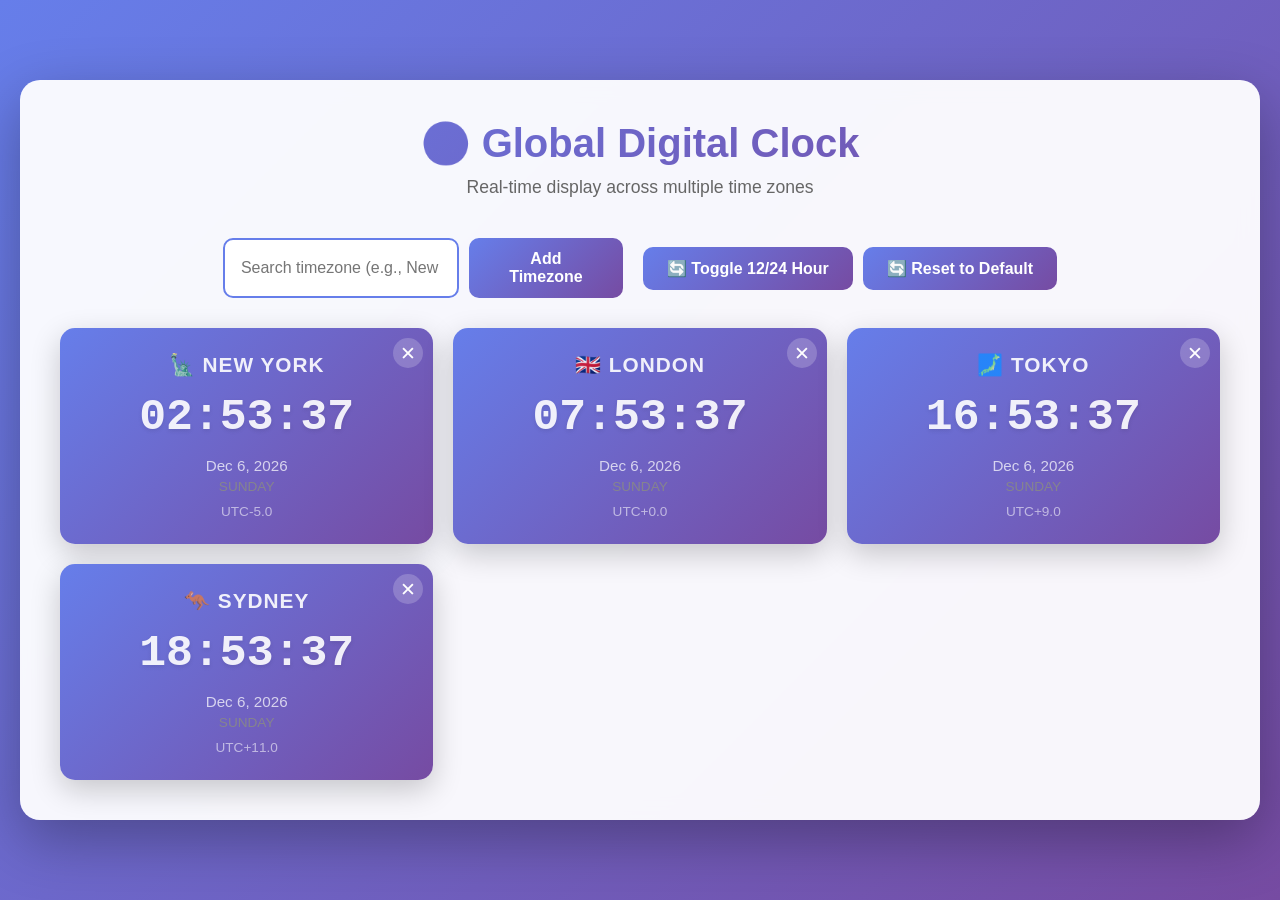
==== index.html @ 891829a6 "Initial commit: Create digital clock with multiple time zones" ====
<!DOCTYPE html>
<html lang="en">
<head>
    <meta charset="UTF-8">
    <meta name="viewport" content="width=device-width, initial-scale=1.0">
    <title>⏰ Digital Clock - Multi Timezone</title>
    <link rel="stylesheet" href="style.css">
</head>
<body>
    <div class="container">
        <header>
            <h1>🌍 Global Digital Clock</h1>
            <p>Real-time display across multiple time zones</p>
        </header>

        <div class="controls">
            <div class="search-box">
                <input type="text" id="timezoneInput" placeholder="Search timezone (e.g., New York, Tokyo)...">
                <button onclick="searchTimezone()">Add Timezone</button>
            </div>
            <div class="button-group">
                <button onclick="toggleFormat()" class="format-btn">🔄 Toggle 12/24 Hour</button>
                <button onclick="resetDefault()" class="reset-btn">🔄 Reset to Default</button>
            </div>
        </div>

        <div class="clocks-grid" id="clocksGrid">
            <!-- Clocks will be dynamically added here -->
        </div>
    </div>

    <script src="script.js"></script>
</body>
</html>
---- style.css ----
* {
    margin: 0;
    padding: 0;
    box-sizing: border-box;
}

body {
    font-family: 'Segoe UI', Tahoma, Geneva, Verdana, sans-serif;
    background: linear-gradient(135deg, #667eea 0%, #764ba2 100%);
    min-height: 100vh;
    display: flex;
    justify-content: center;
    align-items: center;
    padding: 20px;
}

.container {
    width: 100%;
    max-width: 1400px;
    background: rgba(255, 255, 255, 0.95);
    border-radius: 20px;
    box-shadow: 0 20px 60px rgba(0, 0, 0, 0.3);
    padding: 40px;
    backdrop-filter: blur(10px);
}

header {
    text-align: center;
    margin-bottom: 40px;
    color: #333;
}

header h1 {
    font-size: 2.5em;
    margin-bottom: 10px;
    background: linear-gradient(135deg, #667eea 0%, #764ba2 100%);
    -webkit-background-clip: text;
    -webkit-text-fill-color: transparent;
    background-clip: text;
}

header p {
    font-size: 1.1em;
    color: #666;
}

.controls {
    display: flex;
    gap: 20px;
    margin-bottom: 30px;
    flex-wrap: wrap;
    justify-content: center;
    align-items: center;
}

.search-box {
    display: flex;
    gap: 10px;
    flex: 1;
    min-width: 300px;
    max-width: 400px;
}

.search-box input {
    flex: 1;
    padding: 12px 16px;
    border: 2px solid #667eea;
    border-radius: 10px;
    font-size: 1em;
    transition: all 0.3s ease;
}

.search-box input:focus {
    outline: none;
    border-color: #764ba2;
    box-shadow: 0 0 15px rgba(118, 75, 162, 0.3);
}

.search-box button,
.format-btn,
.reset-btn {
    padding: 12px 24px;
    background: linear-gradient(135deg, #667eea 0%, #764ba2 100%);
    color: white;
    border: none;
    border-radius: 10px;
    font-size: 1em;
    cursor: pointer;
    transition: all 0.3s ease;
    font-weight: 600;
}

.search-box button:hover,
.format-btn:hover,
.reset-btn:hover {
    transform: translateY(-2px);
    box-shadow: 0 10px 25px rgba(102, 126, 234, 0.4);
}

.button-group {
    display: flex;
    gap: 10px;
}

.clocks-grid {
    display: grid;
    grid-template-columns: repeat(auto-fill, minmax(300px, 1fr));
    gap: 20px;
    margin-top: 30px;
}

.clock-card {
    background: linear-gradient(135deg, #f5f7fa 0%, #c3cfe2 100%);
    border-radius: 15px;
    padding: 25px;
    box-shadow: 0 10px 30px rgba(0, 0, 0, 0.2);
    text-align: center;
    transition: all 0.3s ease;
    position: relative;
    overflow: hidden;
}

.clock-card::before {
    content: '';
    position: absolute;
    top: 0;
    left: 0;
    right: 0;
    bottom: 0;
    background: linear-gradient(135deg, rgba(102, 126, 234, 0.1) 0%, rgba(118, 75, 162, 0.1) 100%);
    pointer-events: none;
}

.clock-card:hover {
    transform: translateY(-10px);
    box-shadow: 0 20px 40px rgba(0, 0, 0, 0.3);
}

.clock-card.active {
    background: linear-gradient(135deg, #667eea 0%, #764ba2 100%);
    color: white;
}

.clock-card.active .timezone-name {
    color: white;
}

.clock-card.active .digital-time {
    color: #fff;
}

.clock-card.active .date-display {
    color: rgba(255, 255, 255, 0.8);
}

.close-btn {
    position: absolute;
    top: 10px;
    right: 10px;
    background: rgba(0, 0, 0, 0.2);
    color: #333;
    border: none;
    border-radius: 50%;
    width: 30px;
    height: 30px;
    cursor: pointer;
    font-size: 1.2em;
    transition: all 0.3s ease;
    display: flex;
    align-items: center;
    justify-content: center;
}

.clock-card.active .close-btn {
    color: white;
    background: rgba(255, 255, 255, 0.2);
}

.close-btn:hover {
    background: rgba(0, 0, 0, 0.4);
    transform: scale(1.1);
}

.clock-card.active .close-btn:hover {
    background: rgba(255, 255, 255, 0.3);
}

.timezone-name {
    font-size: 1.3em;
    font-weight: 700;
    margin-bottom: 15px;
    color: #667eea;
    text-transform: uppercase;
    letter-spacing: 1px;
}

.digital-time {
    font-size: 2.8em;
    font-weight: 700;
    font-family: 'Courier New', monospace;
    margin: 15px 0;
    color: #333;
    text-shadow: 0 2px 4px rgba(0, 0, 0, 0.1);
}

.date-display {
    font-size: 0.95em;
    color: #666;
    margin-top: 10px;
    font-weight: 500;
}

.day-display {
    font-size: 0.85em;
    color: #888;
    margin-top: 5px;
    text-transform: uppercase;
}

.offset-info {
    font-size: 0.85em;
    color: #888;
    margin-top: 10px;
    opacity: 0.8;
}

.clock-card.active .offset-info {
    color: rgba(255, 255, 255, 0.7);
}

@media (max-width: 768px) {
    .container {
        padding: 20px;
    }

    header h1 {
        font-size: 1.8em;
    }

    .controls {
        flex-direction: column;
        gap: 15px;
    }

    .search-box {
        max-width: 100%;
    }

    .clocks-grid {
        grid-template-columns: 1fr;
    }

    .digital-time {
        font-size: 2em;
    }

    .timezone-name {
        font-size: 1.1em;
    }
}

@keyframes slideIn {
    from {
        opacity: 0;
        transform: translateY(10px);
    }
    to {
        opacity: 1;
        transform: translateY(0);
    }
}

.clock-card {
    animation: slideIn 0.3s ease;
}
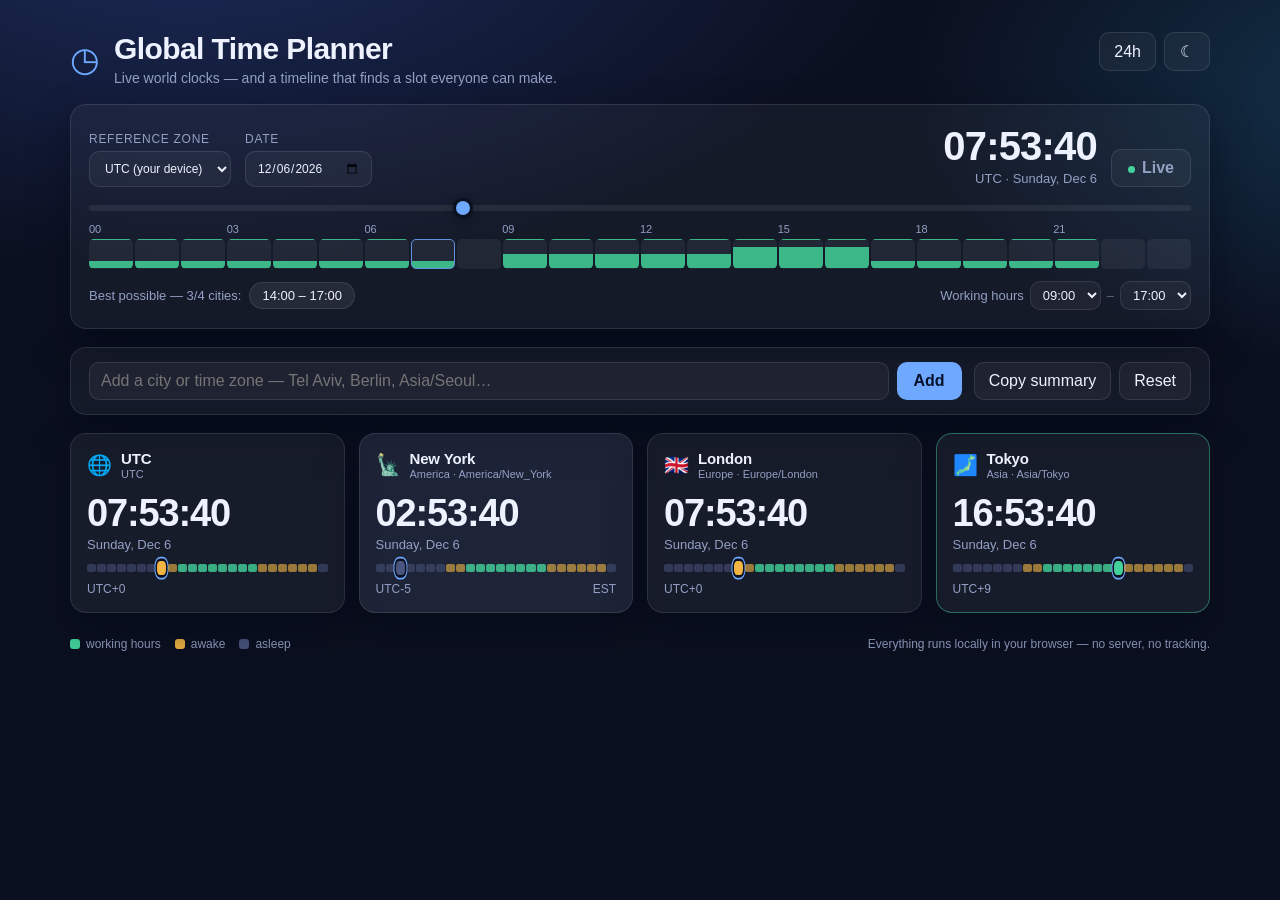
==== commit 6b0d6a94: "Turn the world clock into a meeting planner The page showed the time in a few cities; the question i" ====
--- a/index.html
+++ b/index.html
@@ -3,32 +3,87 @@
 <head>
     <meta charset="UTF-8">
     <meta name="viewport" content="width=device-width, initial-scale=1.0">
-    <title>⏰ Digital Clock - Multi Timezone</title>
+    <title>Global Time Planner</title>
+    <meta name="description" content="Live world clocks plus a scrubbable timeline that finds meeting windows everyone can attend.">
+    <link rel="icon" href="data:image/svg+xml,%3Csvg xmlns='http://www.w3.org/2000/svg' viewBox='0 0 32 32'%3E%3Ccircle cx='16' cy='16' r='14' fill='%236ea8ff'/%3E%3Cpath d='M16 8v9l6 3' stroke='%2306122b' stroke-width='3' fill='none' stroke-linecap='round'/%3E%3C/svg%3E">
     <link rel="stylesheet" href="style.css">
 </head>
 <body>
-    <div class="container">
-        <header>
-            <h1>🌍 Global Digital Clock</h1>
-            <p>Real-time display across multiple time zones</p>
+    <div class="app">
+        <header class="topbar">
+            <div class="brand">
+                <span class="brand-mark" aria-hidden="true">◷</span>
+                <div>
+                    <h1>Global Time Planner</h1>
+                    <p class="tagline">Live world clocks &mdash; and a timeline that finds a slot everyone can make.</p>
+                </div>
+            </div>
+            <div class="topbar-actions">
+                <button id="formatBtn" class="ghost" type="button" title="Switch between 24-hour and 12-hour time">24h</button>
+                <button id="themeBtn" class="ghost" type="button" title="Switch theme" aria-label="Switch theme">☾</button>
+            </div>
         </header>
 
-        <div class="controls">
-            <div class="search-box">
-                <input type="text" id="timezoneInput" placeholder="Search timezone (e.g., New York, Tokyo)...">
-                <button onclick="searchTimezone()">Add Timezone</button>
+        <section class="panel planner" aria-label="Meeting planner">
+            <div class="planner-head">
+                <label class="field">
+                    <span>Reference zone</span>
+                    <select id="refZone"></select>
+                </label>
+                <label class="field">
+                    <span>Date</span>
+                    <input type="date" id="planDate">
+                </label>
+                <div class="readout">
+                    <span class="readout-time" id="planTime">--:--</span>
+                    <span class="readout-zone" id="planZoneLabel">&mdash;</span>
+                </div>
+                <button id="nowBtn" class="primary" type="button">Back to live</button>
             </div>
-            <div class="button-group">
-                <button onclick="toggleFormat()" class="format-btn">🔄 Toggle 12/24 Hour</button>
-                <button onclick="resetDefault()" class="reset-btn">🔄 Reset to Default</button>
+
+            <input type="range" id="planSlider" min="0" max="95" step="1" value="36"
+                   aria-label="Time of day in the reference zone">
+
+            <div class="overlap">
+                <div class="overlap-labels" id="overlapLabels" aria-hidden="true"></div>
+                <div class="overlap-strip" id="overlapStrip" role="group" aria-label="Overlap by hour"></div>
+                <div class="overlap-foot">
+                    <div class="suggestions" id="suggestions"></div>
+                    <div class="work-hours">
+                        <span>Working hours</span>
+                        <select id="workStart" aria-label="Working hours start"></select>
+                        <span class="dash">&ndash;</span>
+                        <select id="workEnd" aria-label="Working hours end"></select>
+                    </div>
+                </div>
             </div>
-        </div>
+        </section>
 
-        <div class="clocks-grid" id="clocksGrid">
-            <!-- Clocks will be dynamically added here -->
-        </div>
+        <section class="panel addbar" aria-label="Manage cities">
+            <form class="search" id="addForm" autocomplete="off">
+                <input type="text" id="zoneInput" list="zoneList" placeholder="Add a city or time zone — Tel Aviv, Berlin, Asia/Seoul…" aria-label="Add a city or time zone">
+                <datalist id="zoneList"></datalist>
+                <button type="submit" class="primary">Add</button>
+            </form>
+            <div class="addbar-actions">
+                <button id="copyBtn" class="ghost" type="button">Copy summary</button>
+                <button id="resetBtn" class="ghost" type="button">Reset</button>
+            </div>
+        </section>
+
+        <div class="clocks" id="clocks"></div>
+        <p class="empty" id="emptyState" hidden>No cities yet — add one above, or hit Reset for the defaults.</p>
+
+        <footer class="footer">
+            <span class="legend"><i class="swatch work"></i>working hours</span>
+            <span class="legend"><i class="swatch awake"></i>awake</span>
+            <span class="legend"><i class="swatch sleep"></i>asleep</span>
+            <span class="spacer"></span>
+            <span>Everything runs locally in your browser &mdash; no server, no tracking.</span>
+        </footer>
     </div>
 
+    <div class="toast" id="toast" role="status" aria-live="polite"></div>
     <script src="script.js"></script>
 </body>
-</html>+</html>
--- a/style.css
+++ b/style.css
@@ -1,275 +1,555 @@
-* {
+/* ------------------------------------------------------------------ *
+ * Global Time Planner
+ * ------------------------------------------------------------------ */
+
+:root {
+    --bg: #0b1020;
+    --bg-glow: radial-gradient(1200px 600px at 15% -10%, #1c2b5a 0%, transparent 60%),
+               radial-gradient(900px 500px at 110% 10%, #14324a 0%, transparent 55%);
+    --panel: rgba(255, 255, 255, 0.045);
+    --panel-line: rgba(255, 255, 255, 0.10);
+    --card: rgba(255, 255, 255, 0.05);
+    --text: #eef2ff;
+    --muted: #93a0c4;
+    --faint: rgba(255, 255, 255, 0.07);
+    --accent: #6ea8ff;
+    --accent-ink: #06122b;
+    --work: #43d39a;
+    --awake: #f2b544;
+    --sleep: #4a5680;
+    --shadow: 0 18px 40px rgba(3, 7, 20, 0.45);
+    --radius: 16px;
+}
+
+:root[data-theme="light"] {
+    --bg: #f4f6fb;
+    --bg-glow: radial-gradient(1000px 500px at 10% -15%, #dbe6ff 0%, transparent 60%),
+               radial-gradient(900px 500px at 105% 0%, #d8f0ef 0%, transparent 55%);
+    --panel: rgba(255, 255, 255, 0.75);
+    --panel-line: rgba(19, 34, 68, 0.10);
+    --card: rgba(255, 255, 255, 0.85);
+    --text: #101a33;
+    --muted: #5b6784;
+    --faint: rgba(16, 26, 51, 0.07);
+    --accent: #2f6fe0;
+    --accent-ink: #ffffff;
+    --work: #1a9e6c;
+    --awake: #c98213;
+    --sleep: #9aa5c2;
+    --shadow: 0 14px 32px rgba(24, 40, 80, 0.12);
+}
+
+* { box-sizing: border-box; }
+
+body {
     margin: 0;
+    min-height: 100vh;
+    background: var(--bg-glow), var(--bg);
+    background-attachment: fixed;
+    color: var(--text);
+    font-family: "Inter", -apple-system, BlinkMacSystemFont, "Segoe UI", Roboto, Helvetica, Arial, sans-serif;
+    -webkit-font-smoothing: antialiased;
+}
+
+.app {
+    max-width: 1180px;
+    margin: 0 auto;
+    padding: 32px 20px 48px;
+    display: flex;
+    flex-direction: column;
+    gap: 18px;
+}
+
+/* ---------- top bar ---------- */
+
+.topbar {
+    display: flex;
+    align-items: flex-start;
+    justify-content: space-between;
+    gap: 16px;
+    flex-wrap: wrap;
+}
+
+.brand {
+    display: flex;
+    align-items: center;
+    gap: 14px;
+}
+
+.brand-mark {
+    font-size: 34px;
+    line-height: 1;
+    color: var(--accent);
+}
+
+h1 {
+    margin: 0;
+    font-size: clamp(22px, 3.4vw, 30px);
+    letter-spacing: -0.02em;
+}
+
+.tagline {
+    margin: 4px 0 0;
+    color: var(--muted);
+    font-size: 14px;
+}
+
+.topbar-actions {
+    display: flex;
+    gap: 8px;
+}
+
+/* ---------- buttons & fields ---------- */
+
+button {
+    font: inherit;
+    cursor: pointer;
+    border-radius: 10px;
+    border: 1px solid transparent;
+    transition: background-color .15s ease, border-color .15s ease, transform .1s ease;
+}
+
+button:active { transform: translateY(1px); }
+
+.ghost {
+    background: var(--panel);
+    border-color: var(--panel-line);
+    color: var(--text);
+    padding: 9px 14px;
+    min-width: 46px;
+}
+
+.ghost:hover { border-color: var(--accent); }
+
+.primary {
+    background: var(--accent);
+    color: var(--accent-ink);
+    padding: 9px 16px;
+    font-weight: 600;
+}
+
+.primary:hover { filter: brightness(1.07); }
+
+#nowBtn.is-live {
+    background: var(--panel);
+    border-color: var(--panel-line);
+    color: var(--muted);
+    cursor: default;
+}
+
+#nowBtn.is-live::before {
+    content: "";
+    display: inline-block;
+    width: 7px;
+    height: 7px;
+    margin-inline-end: 7px;
+    border-radius: 50%;
+    background: var(--work);
+    animation: pulse 2s ease-in-out infinite;
+}
+
+@keyframes pulse { 50% { opacity: .25; } }
+
+input, select {
+    font: inherit;
+    color: var(--text);
+    background: var(--panel);
+    border: 1px solid var(--panel-line);
+    border-radius: 10px;
+    padding: 9px 11px;
+}
+
+input:focus-visible, select:focus-visible, button:focus-visible {
+    outline: 2px solid var(--accent);
+    outline-offset: 2px;
+}
+
+select option { color: #101a33; }
+
+/* ---------- panels ---------- */
+
+.panel {
+    background: var(--panel);
+    border: 1px solid var(--panel-line);
+    border-radius: var(--radius);
+    padding: 18px;
+    box-shadow: var(--shadow);
+    backdrop-filter: blur(6px);
+}
+
+.planner-head {
+    display: flex;
+    gap: 14px;
+    align-items: flex-end;
+    flex-wrap: wrap;
+}
+
+.field {
+    display: flex;
+    flex-direction: column;
+    gap: 5px;
+    font-size: 12px;
+    color: var(--muted);
+    text-transform: uppercase;
+    letter-spacing: .06em;
+}
+
+.readout {
+    margin-inline-start: auto;
+    text-align: end;
+    line-height: 1.15;
+}
+
+.readout-time {
+    display: block;
+    font-size: clamp(28px, 5vw, 40px);
+    font-weight: 700;
+    font-variant-numeric: tabular-nums;
+    letter-spacing: -0.02em;
+}
+
+.readout-zone {
+    color: var(--muted);
+    font-size: 13px;
+}
+
+/* ---------- slider ---------- */
+
+#planSlider {
+    width: 100%;
+    margin: 18px 0 6px;
     padding: 0;
-    box-sizing: border-box;
-}
-
-body {
-    font-family: 'Segoe UI', Tahoma, Geneva, Verdana, sans-serif;
-    background: linear-gradient(135deg, #667eea 0%, #764ba2 100%);
-    min-height: 100vh;
-    display: flex;
-    justify-content: center;
-    align-items: center;
-    padding: 20px;
-}
-
-.container {
-    width: 100%;
-    max-width: 1400px;
-    background: rgba(255, 255, 255, 0.95);
-    border-radius: 20px;
-    box-shadow: 0 20px 60px rgba(0, 0, 0, 0.3);
-    padding: 40px;
-    backdrop-filter: blur(10px);
-}
-
-header {
-    text-align: center;
-    margin-bottom: 40px;
-    color: #333;
-}
-
-header h1 {
-    font-size: 2.5em;
-    margin-bottom: 10px;
-    background: linear-gradient(135deg, #667eea 0%, #764ba2 100%);
-    -webkit-background-clip: text;
-    -webkit-text-fill-color: transparent;
-    background-clip: text;
-}
-
-header p {
-    font-size: 1.1em;
-    color: #666;
-}
-
-.controls {
-    display: flex;
-    gap: 20px;
-    margin-bottom: 30px;
+    background: transparent;
+    border: 0;
+    -webkit-appearance: none;
+    appearance: none;
+}
+
+#planSlider::-webkit-slider-runnable-track {
+    height: 6px;
+    border-radius: 999px;
+    background: var(--faint);
+}
+
+#planSlider::-moz-range-track {
+    height: 6px;
+    border-radius: 999px;
+    background: var(--faint);
+}
+
+#planSlider::-webkit-slider-thumb {
+    -webkit-appearance: none;
+    appearance: none;
+    width: 20px;
+    height: 20px;
+    margin-top: -7px;
+    border-radius: 50%;
+    background: var(--accent);
+    border: 3px solid var(--bg);
+    box-shadow: 0 2px 8px rgba(0, 0, 0, .35);
+}
+
+#planSlider::-moz-range-thumb {
+    width: 16px;
+    height: 16px;
+    border-radius: 50%;
+    background: var(--accent);
+    border: 3px solid var(--bg);
+}
+
+/* ---------- overlap strip ---------- */
+
+.overlap { margin-top: 6px; }
+
+.overlap-labels {
+    display: grid;
+    grid-template-columns: repeat(8, 1fr);
+    font-size: 11px;
+    color: var(--muted);
+    font-variant-numeric: tabular-nums;
+    margin-bottom: 4px;
+}
+
+.overlap-strip {
+    display: grid;
+    grid-template-columns: repeat(24, 1fr);
+    gap: 2px;
+}
+
+.ocell {
+    --fill: 0;
+    height: 30px;
+    border: 1px solid transparent;
+    border-radius: 5px;
+    padding: 0;
+    background:
+        linear-gradient(to top, var(--work) calc(var(--fill) * 100%), transparent 0),
+        var(--faint);
+    opacity: .85;
+}
+
+.ocell:hover { border-color: var(--accent); opacity: 1; }
+.ocell.is-full { box-shadow: inset 0 0 0 1px var(--work); }
+.ocell.is-current { border-color: var(--accent); }
+.ocell.is-empty { background: var(--faint); }
+
+.overlap-foot {
+    display: flex;
+    justify-content: space-between;
+    align-items: center;
+    gap: 14px;
     flex-wrap: wrap;
-    justify-content: center;
-    align-items: center;
-}
-
-.search-box {
-    display: flex;
-    gap: 10px;
-    flex: 1;
-    min-width: 300px;
-    max-width: 400px;
-}
-
-.search-box input {
-    flex: 1;
-    padding: 12px 16px;
-    border: 2px solid #667eea;
-    border-radius: 10px;
-    font-size: 1em;
-    transition: all 0.3s ease;
-}
-
-.search-box input:focus {
-    outline: none;
-    border-color: #764ba2;
-    box-shadow: 0 0 15px rgba(118, 75, 162, 0.3);
-}
-
-.search-box button,
-.format-btn,
-.reset-btn {
-    padding: 12px 24px;
-    background: linear-gradient(135deg, #667eea 0%, #764ba2 100%);
-    color: white;
-    border: none;
-    border-radius: 10px;
-    font-size: 1em;
-    cursor: pointer;
-    transition: all 0.3s ease;
-    font-weight: 600;
-}
-
-.search-box button:hover,
-.format-btn:hover,
-.reset-btn:hover {
-    transform: translateY(-2px);
-    box-shadow: 0 10px 25px rgba(102, 126, 234, 0.4);
-}
-
-.button-group {
-    display: flex;
-    gap: 10px;
-}
-
-.clocks-grid {
+    margin-top: 12px;
+}
+
+.suggestions {
+    display: flex;
+    align-items: center;
+    gap: 8px;
+    flex-wrap: wrap;
+}
+
+.sug-label {
+    color: var(--muted);
+    font-size: 13px;
+}
+
+.chip {
+    background: var(--faint);
+    border: 1px solid var(--panel-line);
+    color: var(--text);
+    border-radius: 999px;
+    padding: 5px 12px;
+    font-size: 13px;
+    font-variant-numeric: tabular-nums;
+}
+
+.chip:hover { border-color: var(--accent); }
+
+.chip.is-good {
+    background: color-mix(in srgb, var(--work) 22%, transparent);
+    border-color: color-mix(in srgb, var(--work) 55%, transparent);
+}
+
+.work-hours {
+    display: flex;
+    align-items: center;
+    gap: 6px;
+    color: var(--muted);
+    font-size: 13px;
+}
+
+.work-hours select { padding: 5px 8px; font-size: 13px; }
+.work-hours .dash { opacity: .6; }
+
+/* ---------- add bar ---------- */
+
+.addbar {
+    display: flex;
+    gap: 12px;
+    align-items: center;
+    flex-wrap: wrap;
+    padding: 14px 18px;
+}
+
+.search {
+    display: flex;
+    gap: 8px;
+    flex: 1 1 320px;
+}
+
+.search input { flex: 1; min-width: 0; }
+
+.addbar-actions { display: flex; gap: 8px; }
+
+/* ---------- clock cards ---------- */
+
+.clocks {
     display: grid;
-    grid-template-columns: repeat(auto-fill, minmax(300px, 1fr));
-    gap: 20px;
-    margin-top: 30px;
+    grid-template-columns: repeat(auto-fill, minmax(248px, 1fr));
+    gap: 14px;
 }
 
 .clock-card {
-    background: linear-gradient(135deg, #f5f7fa 0%, #c3cfe2 100%);
-    border-radius: 15px;
-    padding: 25px;
-    box-shadow: 0 10px 30px rgba(0, 0, 0, 0.2);
-    text-align: center;
-    transition: all 0.3s ease;
     position: relative;
-    overflow: hidden;
-}
-
-.clock-card::before {
-    content: '';
-    position: absolute;
-    top: 0;
-    left: 0;
-    right: 0;
-    bottom: 0;
-    background: linear-gradient(135deg, rgba(102, 126, 234, 0.1) 0%, rgba(118, 75, 162, 0.1) 100%);
-    pointer-events: none;
-}
-
-.clock-card:hover {
-    transform: translateY(-10px);
-    box-shadow: 0 20px 40px rgba(0, 0, 0, 0.3);
-}
-
-.clock-card.active {
-    background: linear-gradient(135deg, #667eea 0%, #764ba2 100%);
-    color: white;
-}
-
-.clock-card.active .timezone-name {
-    color: white;
-}
-
-.clock-card.active .digital-time {
-    color: #fff;
-}
-
-.clock-card.active .date-display {
-    color: rgba(255, 255, 255, 0.8);
-}
-
-.close-btn {
+    background: var(--card);
+    border: 1px solid var(--panel-line);
+    border-radius: var(--radius);
+    padding: 16px;
+    box-shadow: var(--shadow);
+    transition: border-color .2s ease, transform .2s ease;
+}
+
+.clock-card:hover { transform: translateY(-2px); }
+.clock-card.is-working { border-color: color-mix(in srgb, var(--work) 45%, transparent); }
+.clock-card.is-night { background: color-mix(in srgb, var(--sleep) 14%, var(--card)); }
+
+.remove {
     position: absolute;
     top: 10px;
-    right: 10px;
-    background: rgba(0, 0, 0, 0.2);
-    color: #333;
-    border: none;
-    border-radius: 50%;
-    width: 30px;
-    height: 30px;
-    cursor: pointer;
-    font-size: 1.2em;
-    transition: all 0.3s ease;
-    display: flex;
-    align-items: center;
-    justify-content: center;
-}
-
-.clock-card.active .close-btn {
-    color: white;
-    background: rgba(255, 255, 255, 0.2);
-}
-
-.close-btn:hover {
-    background: rgba(0, 0, 0, 0.4);
-    transform: scale(1.1);
-}
-
-.clock-card.active .close-btn:hover {
-    background: rgba(255, 255, 255, 0.3);
-}
-
-.timezone-name {
-    font-size: 1.3em;
+    inset-inline-end: 10px;
+    width: 26px;
+    height: 26px;
+    line-height: 1;
+    font-size: 17px;
+    background: transparent;
+    color: var(--muted);
+    opacity: 0;
+    transition: opacity .15s ease, color .15s ease;
+}
+
+.clock-card:hover .remove,
+.remove:focus-visible { opacity: 1; }
+.remove:hover { color: #ff7a7a; }
+
+.card-head {
+    display: flex;
+    align-items: center;
+    gap: 9px;
+    padding-inline-end: 26px;
+}
+
+.card-emoji { font-size: 20px; }
+
+.card-city {
+    margin: 0;
+    font-size: 15px;
+    font-weight: 600;
+    letter-spacing: -0.01em;
+}
+
+.card-zone {
+    margin: 1px 0 0;
+    font-size: 11px;
+    color: var(--muted);
+    white-space: nowrap;
+    overflow: hidden;
+    text-overflow: ellipsis;
+}
+
+.card-time {
+    margin: 12px 0 2px;
+    font-size: clamp(30px, 4.4vw, 38px);
     font-weight: 700;
-    margin-bottom: 15px;
-    color: #667eea;
-    text-transform: uppercase;
-    letter-spacing: 1px;
-}
-
-.digital-time {
-    font-size: 2.8em;
-    font-weight: 700;
-    font-family: 'Courier New', monospace;
-    margin: 15px 0;
-    color: #333;
-    text-shadow: 0 2px 4px rgba(0, 0, 0, 0.1);
-}
-
-.date-display {
-    font-size: 0.95em;
-    color: #666;
-    margin-top: 10px;
+    font-variant-numeric: tabular-nums;
+    letter-spacing: -0.03em;
+}
+
+.t-suffix {
+    font-size: .42em;
+    font-weight: 600;
+    color: var(--muted);
+    margin-inline-start: 5px;
+}
+
+.card-date {
+    margin: 0 0 12px;
+    font-size: 13px;
+    color: var(--muted);
+    display: flex;
+    align-items: center;
+    gap: 7px;
+}
+
+.d-diff.is-shifted {
+    background: var(--faint);
+    border-radius: 999px;
+    padding: 1px 7px;
+    font-size: 11px;
+    color: var(--accent);
+}
+
+.card-strip {
+    display: grid;
+    grid-template-columns: repeat(24, 1fr);
+    gap: 1px;
+    height: 8px;
+    margin-bottom: 10px;
+}
+
+.cell { border-radius: 2px; background: var(--sleep); opacity: .55; }
+.cell.work { background: var(--work); opacity: .8; }
+.cell.awake { background: var(--awake); opacity: .6; }
+.cell.is-now {
+    opacity: 1;
+    transform: scaleY(1.75);
+    border-radius: 3px;
+    box-shadow: 0 0 0 1.5px var(--bg), 0 0 0 2.5px var(--accent);
+}
+
+.card-meta {
+    margin: 0;
+    display: flex;
+    justify-content: space-between;
+    font-size: 12px;
+    color: var(--muted);
+    font-variant-numeric: tabular-nums;
+}
+
+.empty {
+    text-align: center;
+    color: var(--muted);
+    padding: 30px 0;
+}
+
+/* ---------- footer ---------- */
+
+.footer {
+    display: flex;
+    align-items: center;
+    gap: 14px;
+    flex-wrap: wrap;
+    color: var(--muted);
+    font-size: 12px;
+    padding-top: 6px;
+}
+
+.footer .spacer { flex: 1; }
+
+.legend { display: inline-flex; align-items: center; gap: 6px; }
+
+.swatch {
+    width: 10px;
+    height: 10px;
+    border-radius: 3px;
+    display: inline-block;
+    background: var(--sleep);
+}
+
+.swatch.work { background: var(--work); }
+.swatch.awake { background: var(--awake); }
+
+/* ---------- toast ---------- */
+
+.toast {
+    position: fixed;
+    left: 50%;
+    bottom: 26px;
+    transform: translate(-50%, 14px);
+    background: var(--text);
+    color: var(--bg);
+    padding: 10px 18px;
+    border-radius: 999px;
+    font-size: 14px;
     font-weight: 500;
-}
-
-.day-display {
-    font-size: 0.85em;
-    color: #888;
-    margin-top: 5px;
-    text-transform: uppercase;
-}
-
-.offset-info {
-    font-size: 0.85em;
-    color: #888;
-    margin-top: 10px;
-    opacity: 0.8;
-}
-
-.clock-card.active .offset-info {
-    color: rgba(255, 255, 255, 0.7);
-}
-
-@media (max-width: 768px) {
-    .container {
-        padding: 20px;
-    }
-
-    header h1 {
-        font-size: 1.8em;
-    }
-
-    .controls {
-        flex-direction: column;
-        gap: 15px;
-    }
-
-    .search-box {
-        max-width: 100%;
-    }
-
-    .clocks-grid {
-        grid-template-columns: 1fr;
-    }
-
-    .digital-time {
-        font-size: 2em;
-    }
-
-    .timezone-name {
-        font-size: 1.1em;
-    }
-}
-
-@keyframes slideIn {
-    from {
-        opacity: 0;
-        transform: translateY(10px);
-    }
-    to {
-        opacity: 1;
-        transform: translateY(0);
-    }
-}
-
-.clock-card {
-    animation: slideIn 0.3s ease;
-}+    box-shadow: var(--shadow);
+    opacity: 0;
+    pointer-events: none;
+    transition: opacity .2s ease, transform .2s ease;
+}
+
+.toast.is-visible { opacity: 1; transform: translate(-50%, 0); }
+
+/* ---------- scrubbing state ---------- */
+
+body.is-scrubbing .card-time { color: var(--accent); }
+
+@media (max-width: 620px) {
+    .app { padding: 20px 14px 36px; }
+    .readout { margin-inline-start: 0; text-align: start; width: 100%; }
+    .planner-head .field { flex: 1 1 140px; }
+}
+
+@media (prefers-reduced-motion: reduce) {
+    * { animation: none !important; transition: none !important; }
+}
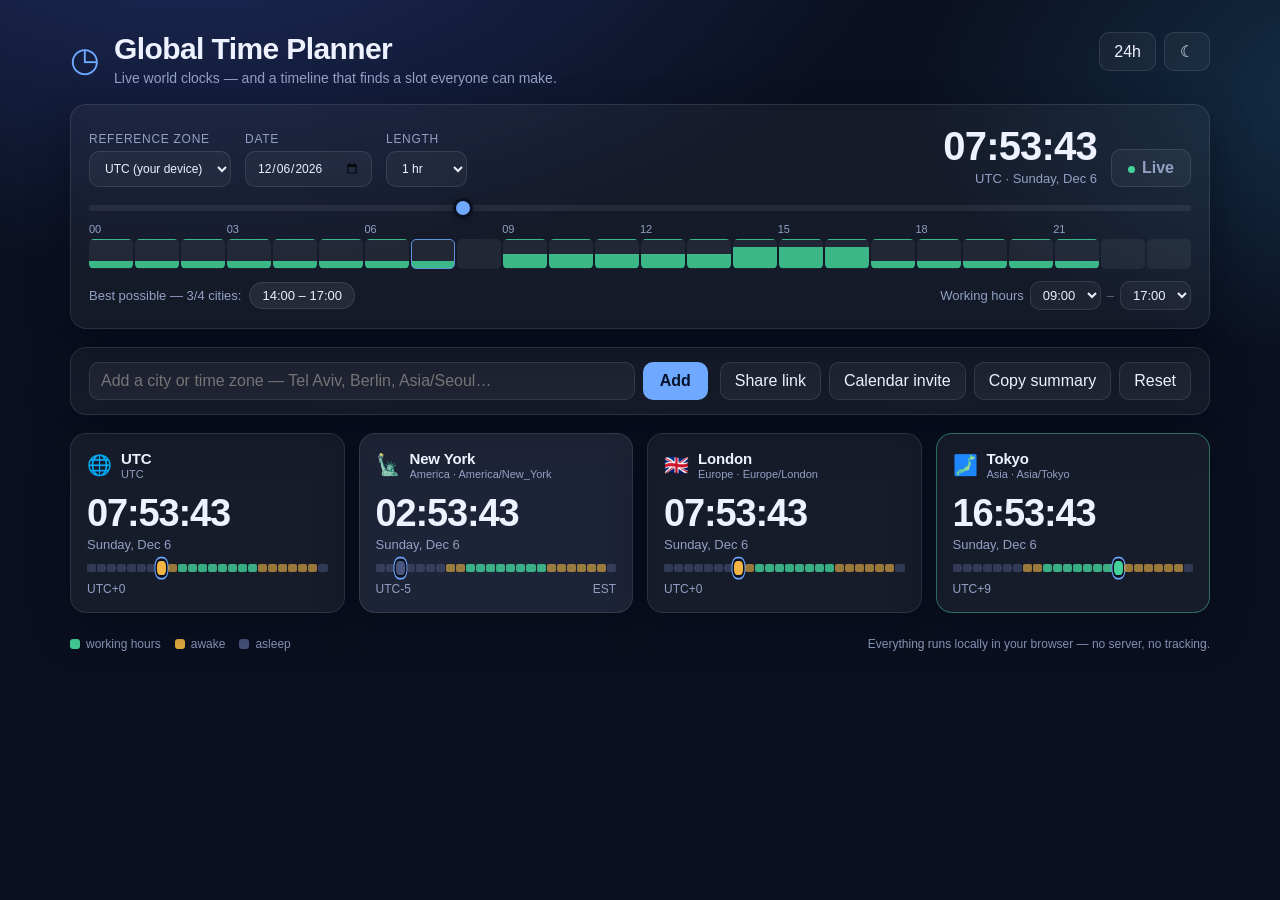
==== commit 60c997ea: "Add share links, calendar export, and a test page Three additions on top of the planner:  - Share li" ====
--- a/index.html
+++ b/index.html
@@ -34,6 +34,10 @@
                     <span>Date</span>
                     <input type="date" id="planDate">
                 </label>
+                <label class="field">
+                    <span>Length</span>
+                    <select id="duration"></select>
+                </label>
                 <div class="readout">
                     <span class="readout-time" id="planTime">--:--</span>
                     <span class="readout-zone" id="planZoneLabel">&mdash;</span>
@@ -66,6 +70,8 @@
                 <button type="submit" class="primary">Add</button>
             </form>
             <div class="addbar-actions">
+                <button id="shareBtn" class="ghost" type="button" title="Copy a link that reopens this exact plan">Share link</button>
+                <button id="icsBtn" class="ghost" type="button" title="Download a calendar invite for the selected time">Calendar invite</button>
                 <button id="copyBtn" class="ghost" type="button">Copy summary</button>
                 <button id="resetBtn" class="ghost" type="button">Reset</button>
             </div>
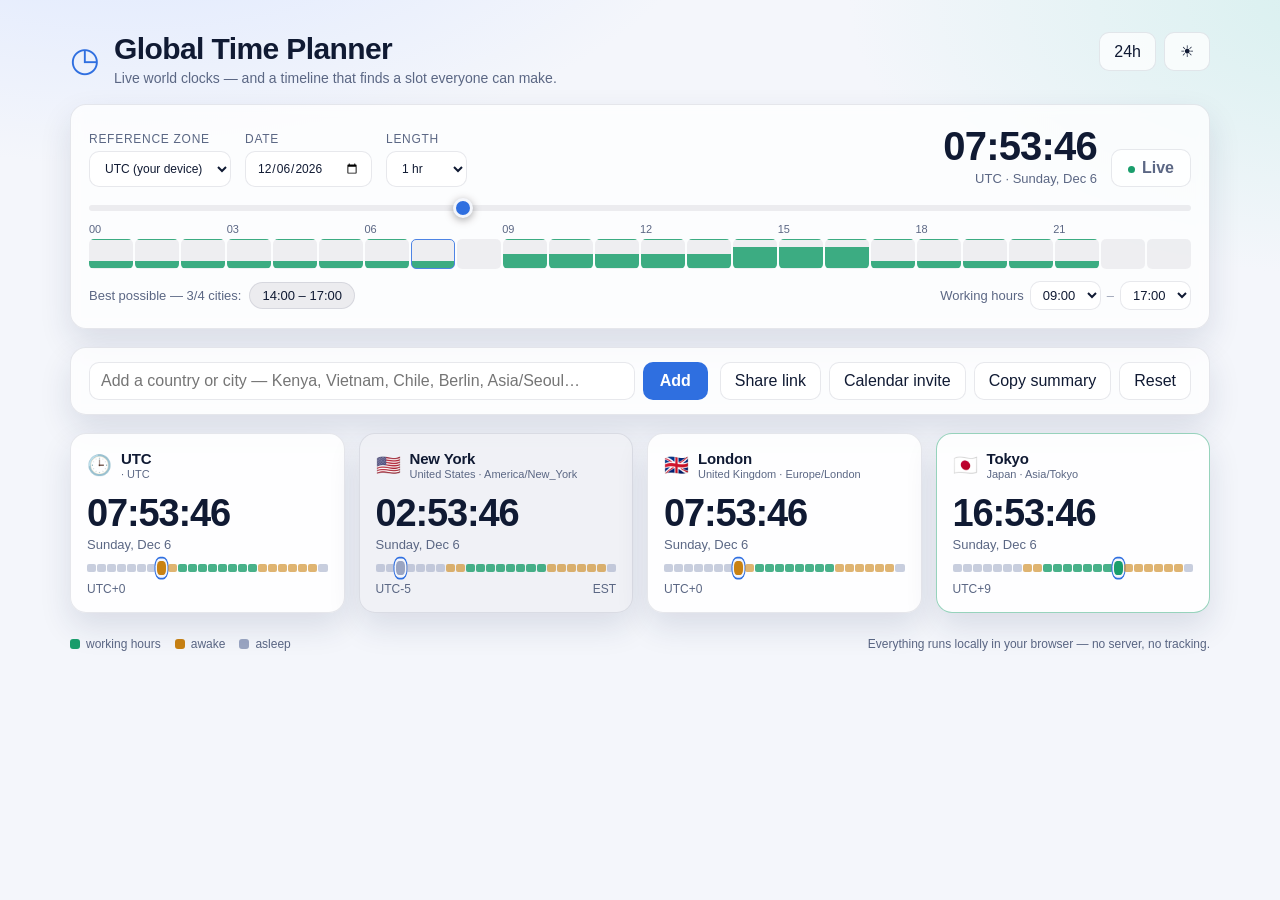
==== commit e6330e15: "Cover every country, not a handful of cities The city list was 45 hand-picked entries. It is now 247" ====
--- a/index.html
+++ b/index.html
@@ -65,7 +65,7 @@
 
         <section class="panel addbar" aria-label="Manage cities">
             <form class="search" id="addForm" autocomplete="off">
-                <input type="text" id="zoneInput" list="zoneList" placeholder="Add a city or time zone — Tel Aviv, Berlin, Asia/Seoul…" aria-label="Add a city or time zone">
+                <input type="text" id="zoneInput" list="zoneList" placeholder="Add a country or city — Kenya, Vietnam, Chile, Berlin, Asia/Seoul…" aria-label="Add a country or city">
                 <datalist id="zoneList"></datalist>
                 <button type="submit" class="primary">Add</button>
             </form>
